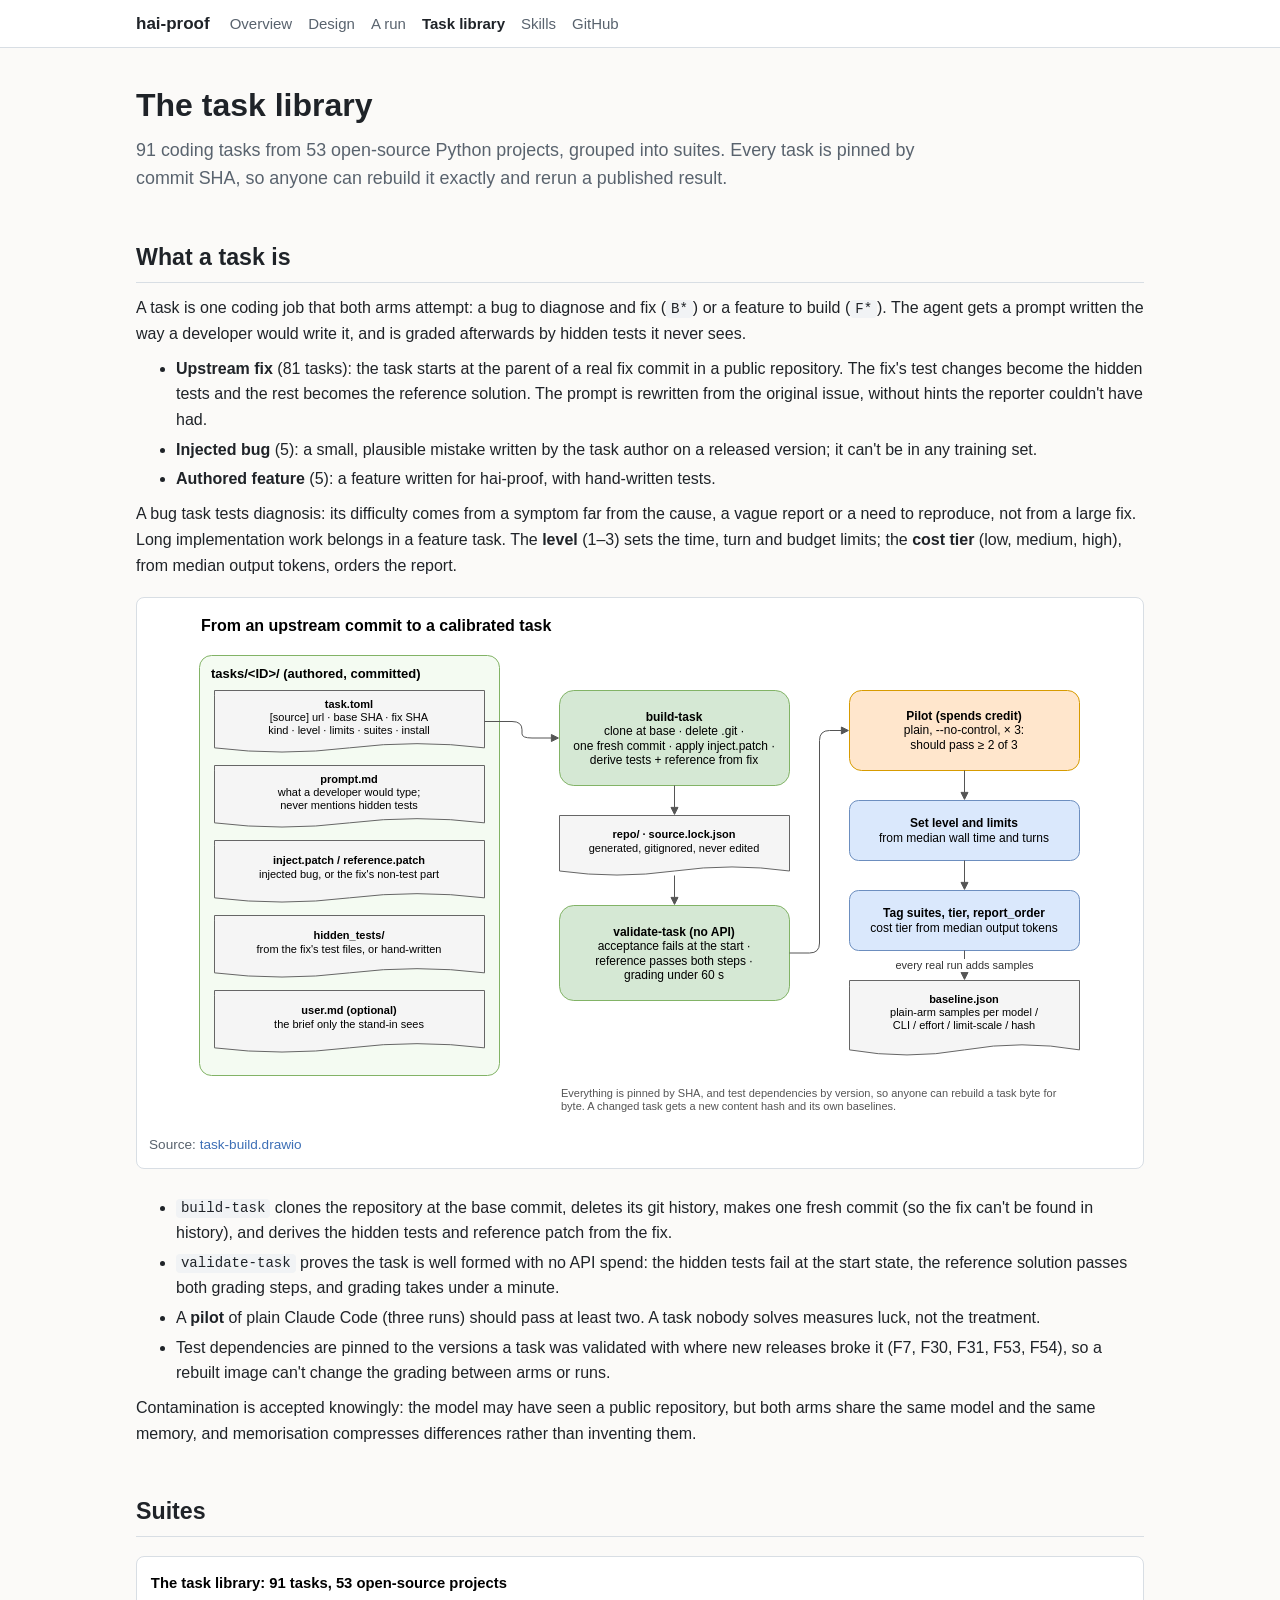
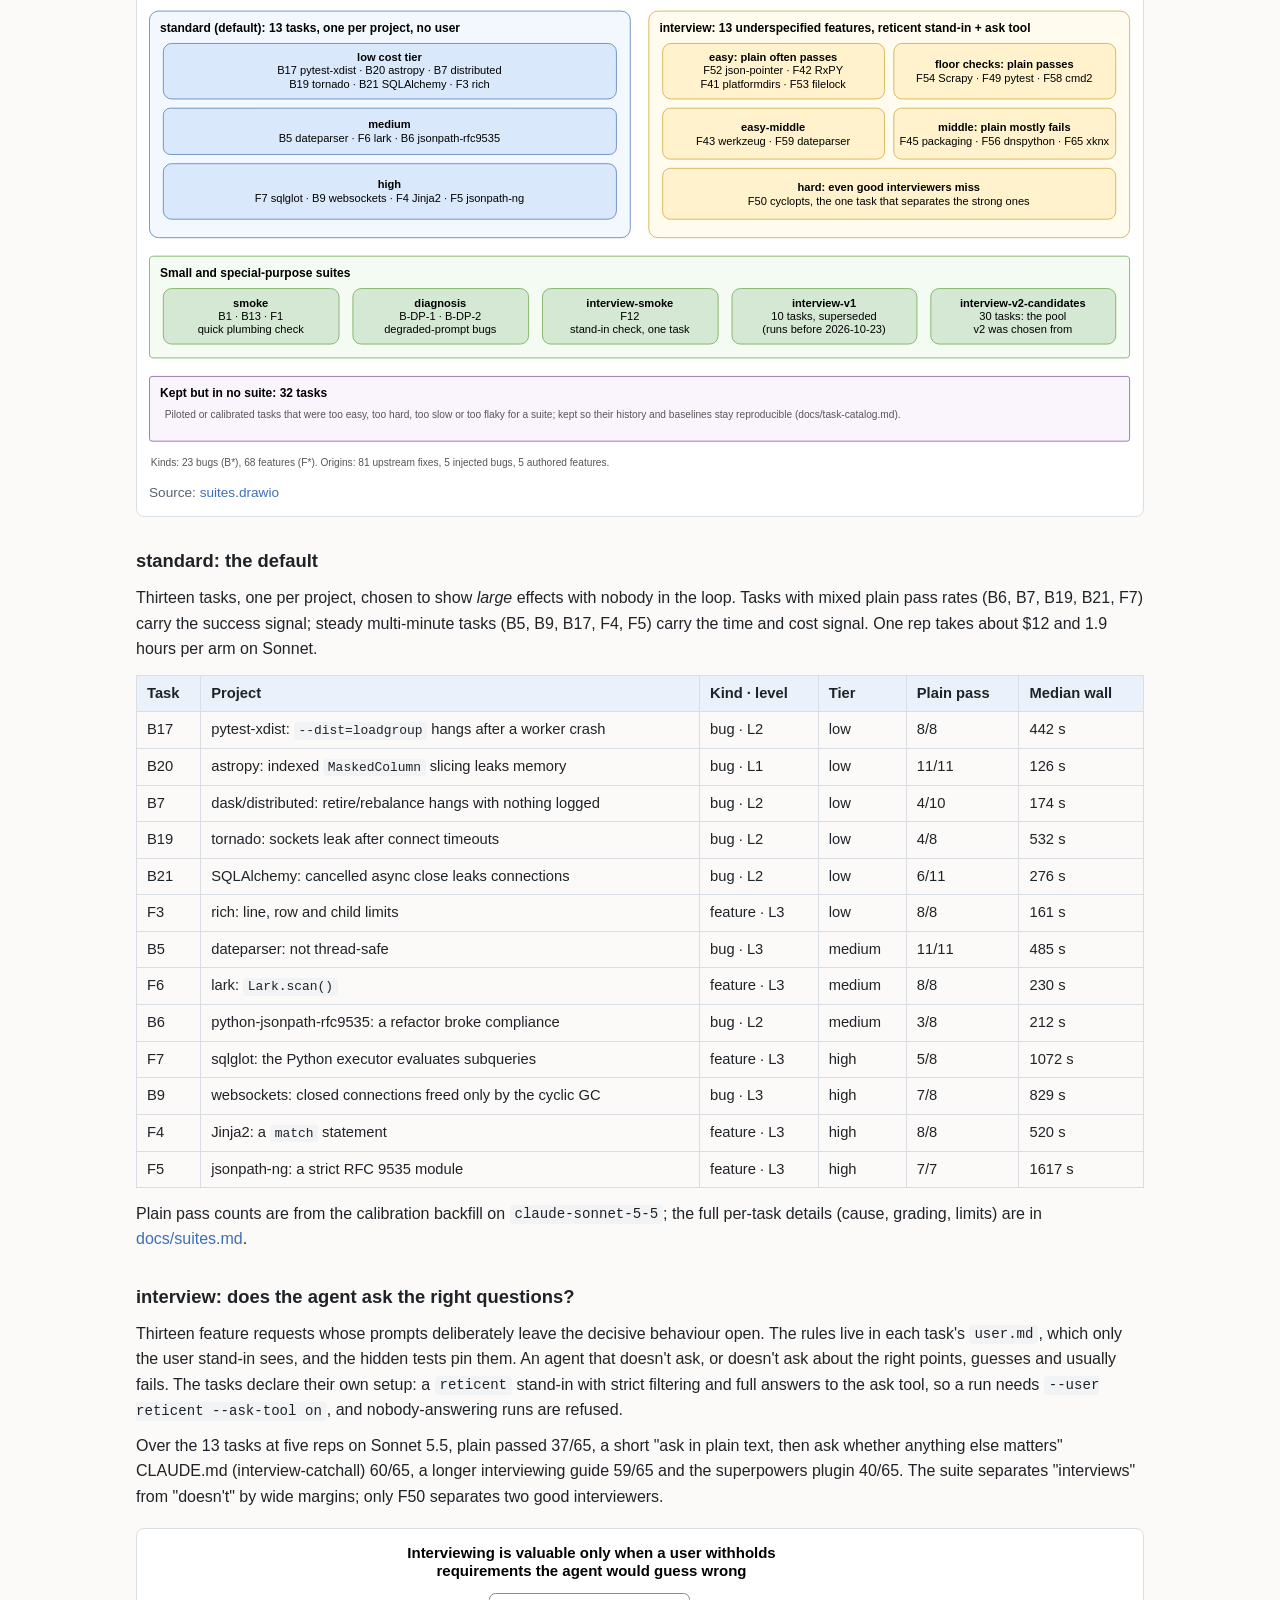
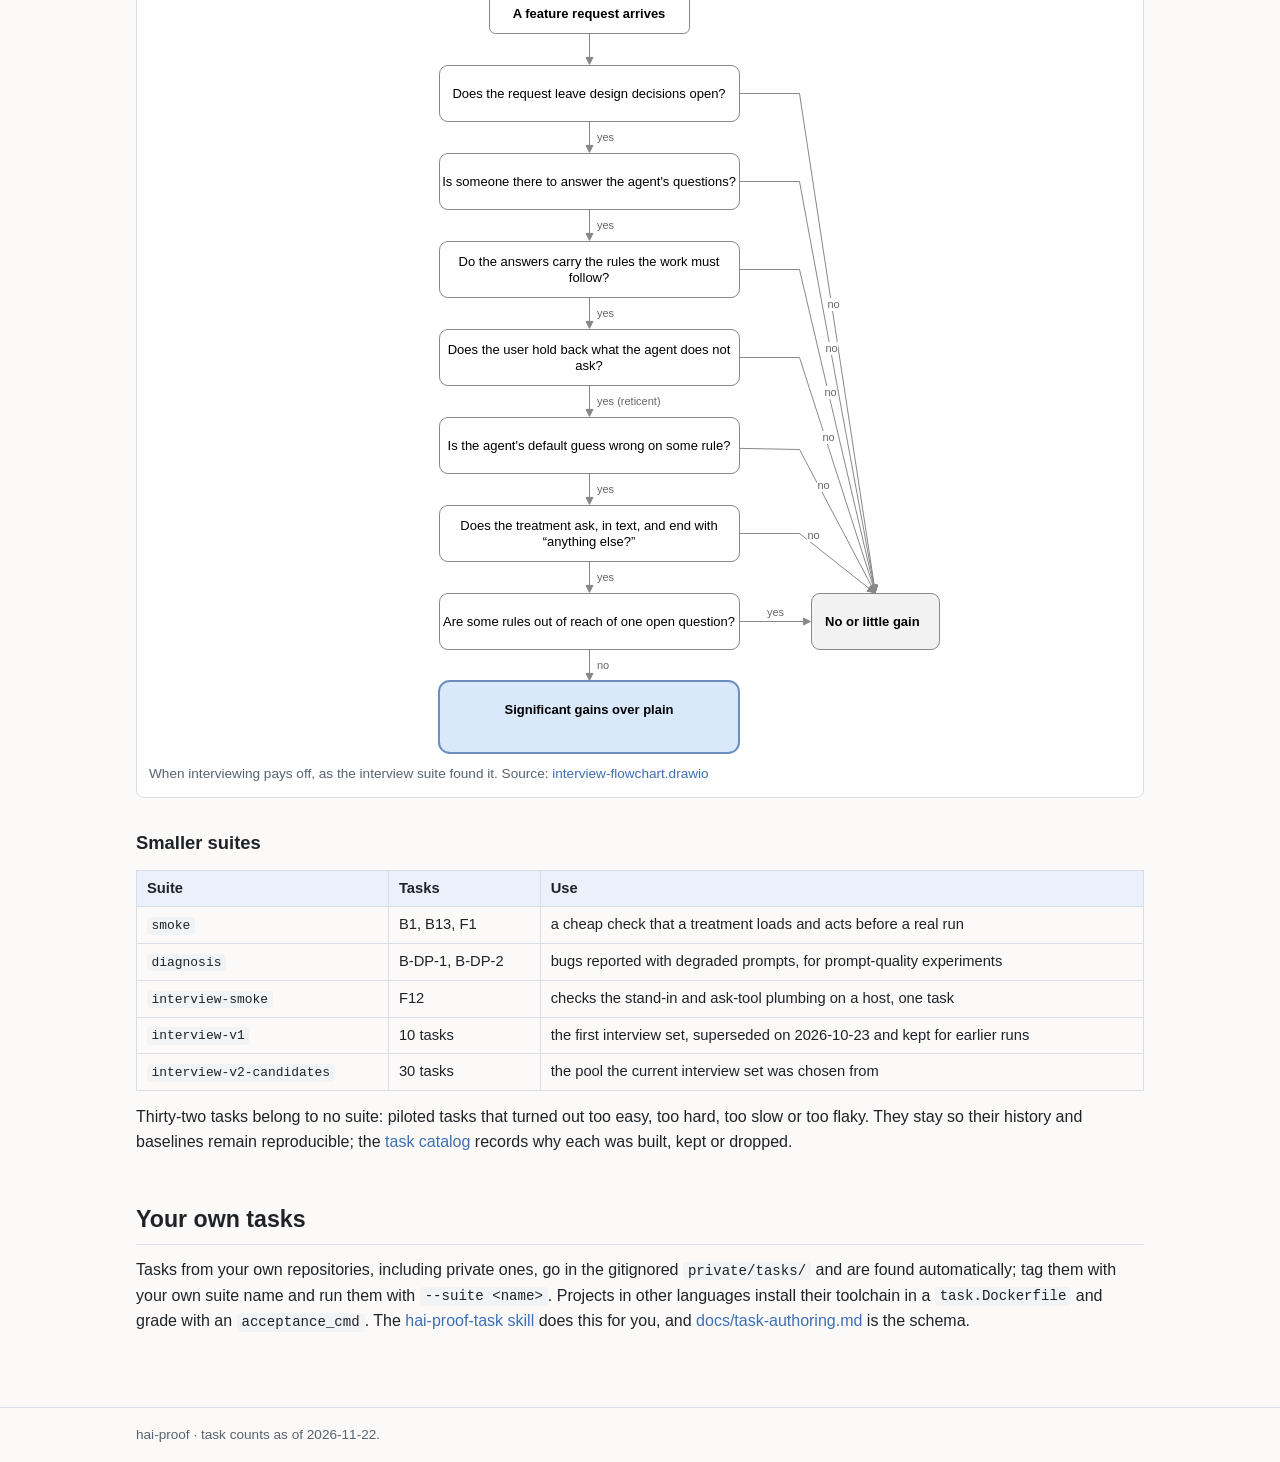
==== docs/library.html @ ffbb664c "Docs: GitHub Pages site with draw.io diagrams; bring the docs up to date docs/ is now a plain-HTML G" ====
<!doctype html>
<html lang="en">
<head>
<meta charset="utf-8">
<meta name="viewport" content="width=device-width, initial-scale=1">
<title>hai-proof task library</title>
<meta name="description" content="The hai-proof task library: how tasks are built and calibrated, the standard and interview suites, and the smaller suites.">
<link rel="stylesheet" href="assets/style.css">
</head>
<body>
<header class="site"><div class="bar">
  <a class="brand" href="index.html">hai-proof</a>
  <nav>
    <a href="index.html">Overview</a>
    <a href="design.html">Design</a>
    <a href="pipeline.html">A run</a>
    <a href="library.html" aria-current="page">Task library</a>
    <a href="skills.html">Skills</a>
    <a href="https://github.com/hypertetrahedron/hai-proof">GitHub</a>
  </nav>
</div></header>
<main>
<h1>The task library</h1>
<p class="lede">91 coding tasks from 53 open-source Python projects, grouped into suites. Every task is pinned by
commit SHA, so anyone can rebuild it exactly and rerun a published result.</p>

<h2 id="task">What a task is</h2>
<p>A task is one coding job that both arms attempt: a bug to diagnose and fix (<code>B*</code>) or a feature to
build (<code>F*</code>). The agent gets a prompt written the way a developer would write it, and is graded
afterwards by hidden tests it never sees.</p>
<ul>
  <li><b>Upstream fix</b> (81 tasks): the task starts at the parent of a real fix commit in a public repository. The
  fix's test changes become the hidden tests and the rest becomes the reference solution. The prompt is rewritten
  from the original issue, without hints the reporter couldn't have had.</li>
  <li><b>Injected bug</b> (5): a small, plausible mistake written by the task author on a released version; it can't
  be in any training set.</li>
  <li><b>Authored feature</b> (5): a feature written for hai-proof, with hand-written tests.</li>
</ul>
<p>A bug task tests diagnosis: its difficulty comes from a symptom far from the cause, a vague report or a need to
reproduce, not from a large fix. Long implementation work belongs in a feature task. The <b>level</b> (1–3) sets
the time, turn and budget limits; the <b>cost tier</b> (low, medium, high), from median output tokens, orders the
report.</p>

<figure class="diagram">
  <img src="diagrams/task-build.svg" alt="The files of a task feed build-task, which produces the generated repo snapshot; validate-task checks it without API spend; a pilot of plain Claude Code sets the level and limits; real runs add baseline samples.">
  <figcaption>Source: <a href="diagrams/task-build.drawio">task-build.drawio</a></figcaption>
</figure>
<ul>
  <li><code>build-task</code> clones the repository at the base commit, deletes its git history, makes one fresh
  commit (so the fix can't be found in history), and derives the hidden tests and reference patch from the fix.</li>
  <li><code>validate-task</code> proves the task is well formed with no API spend: the hidden tests fail at the start
  state, the reference solution passes both grading steps, and grading takes under a minute.</li>
  <li>A <b>pilot</b> of plain Claude Code (three runs) should pass at least two. A task nobody solves measures luck,
  not the treatment.</li>
  <li>Test dependencies are pinned to the versions a task was validated with where new releases broke it (F7, F30,
  F31, F53, F54), so a rebuilt image can't change the grading between arms or runs.</li>
</ul>
<p>Contamination is accepted knowingly: the model may have seen a public repository, but both arms share the same
model and the same memory, and memorisation compresses differences rather than inventing them.</p>

<h2 id="suites">Suites</h2>
<figure class="diagram">
  <img src="diagrams/suites.svg" alt="Map of the suites: standard (13 tasks in three cost tiers), interview (13 tasks in tiers from easy to hard), five small suites, and 32 tasks kept outside any suite.">
  <figcaption>Source: <a href="diagrams/suites.drawio">suites.drawio</a></figcaption>
</figure>

<h3 id="standard">standard: the default</h3>
<p>Thirteen tasks, one per project, chosen to show <em>large</em> effects with nobody in the loop. Tasks with mixed
plain pass rates (B6, B7, B19, B21, F7) carry the success signal; steady multi-minute tasks (B5, B9, B17, F4, F5)
carry the time and cost signal. One rep takes about $12 and 1.9 hours per arm on Sonnet.</p>
<div class="table-wrap"><table>
  <tr><th>Task</th><th>Project</th><th>Kind · level</th><th>Tier</th><th>Plain pass</th><th>Median wall</th></tr>
  <tr><td>B17</td><td>pytest-xdist: <code>--dist=loadgroup</code> hangs after a worker crash</td><td>bug · L2</td><td>low</td><td>8/8</td><td>442 s</td></tr>
  <tr><td>B20</td><td>astropy: indexed <code>MaskedColumn</code> slicing leaks memory</td><td>bug · L1</td><td>low</td><td>11/11</td><td>126 s</td></tr>
  <tr><td>B7</td><td>dask/distributed: retire/rebalance hangs with nothing logged</td><td>bug · L2</td><td>low</td><td>4/10</td><td>174 s</td></tr>
  <tr><td>B19</td><td>tornado: sockets leak after connect timeouts</td><td>bug · L2</td><td>low</td><td>4/8</td><td>532 s</td></tr>
  <tr><td>B21</td><td>SQLAlchemy: cancelled async close leaks connections</td><td>bug · L2</td><td>low</td><td>6/11</td><td>276 s</td></tr>
  <tr><td>F3</td><td>rich: line, row and child limits</td><td>feature · L3</td><td>low</td><td>8/8</td><td>161 s</td></tr>
  <tr><td>B5</td><td>dateparser: not thread-safe</td><td>bug · L3</td><td>medium</td><td>11/11</td><td>485 s</td></tr>
  <tr><td>F6</td><td>lark: <code>Lark.scan()</code></td><td>feature · L3</td><td>medium</td><td>8/8</td><td>230 s</td></tr>
  <tr><td>B6</td><td>python-jsonpath-rfc9535: a refactor broke compliance</td><td>bug · L2</td><td>medium</td><td>3/8</td><td>212 s</td></tr>
  <tr><td>F7</td><td>sqlglot: the Python executor evaluates subqueries</td><td>feature · L3</td><td>high</td><td>5/8</td><td>1072 s</td></tr>
  <tr><td>B9</td><td>websockets: closed connections freed only by the cyclic GC</td><td>bug · L3</td><td>high</td><td>7/8</td><td>829 s</td></tr>
  <tr><td>F4</td><td>Jinja2: a <code>match</code> statement</td><td>feature · L3</td><td>high</td><td>8/8</td><td>520 s</td></tr>
  <tr><td>F5</td><td>jsonpath-ng: a strict RFC 9535 module</td><td>feature · L3</td><td>high</td><td>7/7</td><td>1617 s</td></tr>
</table></div>
<p>Plain pass counts are from the calibration backfill on <code>claude-sonnet-5-5</code>; the full per-task details
(cause, grading, limits) are in <a href="https://github.com/hypertetrahedron/hai-proof/blob/main/docs/suites.md">docs/suites.md</a>.</p>

<h3 id="interview">interview: does the agent ask the right questions?</h3>
<p>Thirteen feature requests whose prompts deliberately leave the decisive behaviour open. The rules live in each
task's <code>user.md</code>, which only the user stand-in sees, and the hidden tests pin them. An agent that doesn't
ask, or doesn't ask about the right points, guesses and usually fails. The tasks declare their own setup: a
<code>reticent</code> stand-in with strict filtering and full answers to the ask tool, so a run needs
<code>--user reticent --ask-tool on</code>, and nobody-answering runs are refused.</p>
<p>Over the 13 tasks at five reps on Sonnet 5.5, plain passed 37/65, a short "ask in plain text, then ask
whether anything else matters" CLAUDE.md (interview-catchall) 60/65, a longer interviewing guide 59/65 and the
superpowers plugin 40/65. The suite separates "interviews" from "doesn't" by wide margins; only F50 separates two
good interviewers.</p>
<figure class="diagram">
  <img src="diagrams/interview-flowchart.svg" alt="Decision flowchart: interviewing helps only when the request leaves decisions open, someone answers, the answers carry the rules, the user holds back what isn't asked, and the agent's default guess is wrong.">
  <figcaption>When interviewing pays off, as the interview suite found it. Source:
  <a href="diagrams/interview-flowchart.drawio">interview-flowchart.drawio</a></figcaption>
</figure>

<h3 id="other">Smaller suites</h3>
<div class="table-wrap"><table>
  <tr><th>Suite</th><th>Tasks</th><th>Use</th></tr>
  <tr><td><code>smoke</code></td><td>B1, B13, F1</td><td>a cheap check that a treatment loads and acts before a real run</td></tr>
  <tr><td><code>diagnosis</code></td><td>B-DP-1, B-DP-2</td><td>bugs reported with degraded prompts, for prompt-quality experiments</td></tr>
  <tr><td><code>interview-smoke</code></td><td>F12</td><td>checks the stand-in and ask-tool plumbing on a host, one task</td></tr>
  <tr><td><code>interview-v1</code></td><td>10 tasks</td><td>the first interview set, superseded on 2026-10-23 and kept for earlier runs</td></tr>
  <tr><td><code>interview-v2-candidates</code></td><td>30 tasks</td><td>the pool the current interview set was chosen from</td></tr>
</table></div>
<p>Thirty-two tasks belong to no suite: piloted tasks that turned out too easy, too hard, too slow or too flaky.
They stay so their history and baselines remain reproducible; the
<a href="https://github.com/hypertetrahedron/hai-proof/blob/main/docs/task-catalog.md">task catalog</a> records why
each was built, kept or dropped.</p>

<h2 id="own">Your own tasks</h2>
<p>Tasks from your own repositories, including private ones, go in the gitignored <code>private/tasks/</code> and
are found automatically; tag them with your own suite name and run them with <code>--suite &lt;name&gt;</code>.
Projects in other languages install their toolchain in a <code>task.Dockerfile</code> and grade with an
<code>acceptance_cmd</code>. The <a href="skills.html#task">hai-proof-task skill</a> does this for you, and
<a href="https://github.com/hypertetrahedron/hai-proof/blob/main/docs/task-authoring.md">docs/task-authoring.md</a>
is the schema.</p>
</main>
<footer class="site"><div>hai-proof · task counts as of 2026-11-22.</div></footer>
</body>
</html>
---- docs/assets/style.css ----
:root {
  --bg: #fbfaf8;
  --surface: #ffffff;
  --text: #1f2328;
  --muted: #59636e;
  --border: #d8dee4;
  --accent: #3d6fb6;
  --accent-soft: #eaf1fb;
  --code-bg: #f1f3f5;
  --good: #2f7d32;
  --warn: #a15c00;
  --diagram-bg: #ffffff;
}
@media (prefers-color-scheme: dark) {
  :root:not([data-theme="light"]) {
    --bg: #15181c;
    --surface: #1c2026;
    --text: #e6e8eb;
    --muted: #9aa4af;
    --border: #2f363e;
    --accent: #7fa8e6;
    --accent-soft: #1f2a3a;
    --code-bg: #252b33;
    --good: #7cc47f;
    --warn: #e0a85a;
    --diagram-bg: #ffffff;
  }
}
:root[data-theme="dark"] {
  --bg: #15181c;
  --surface: #1c2026;
  --text: #e6e8eb;
  --muted: #9aa4af;
  --border: #2f363e;
  --accent: #7fa8e6;
  --accent-soft: #1f2a3a;
  --code-bg: #252b33;
  --good: #7cc47f;
  --warn: #e0a85a;
  --diagram-bg: #ffffff;
}

* { box-sizing: border-box; }
html { -webkit-text-size-adjust: 100%; }
body {
  margin: 0;
  background: var(--bg);
  color: var(--text);
  font: 16px/1.6 -apple-system, BlinkMacSystemFont, "Segoe UI", Helvetica, Arial, sans-serif;
}
a { color: var(--accent); text-decoration: none; }
a:hover { text-decoration: underline; }

header.site {
  border-bottom: 1px solid var(--border);
  background: var(--surface);
  position: sticky;
  top: 0;
  z-index: 10;
}
header.site .bar {
  max-width: 1040px;
  margin: 0 auto;
  padding: 10px 16px;
  display: flex;
  flex-wrap: wrap;
  align-items: center;
  gap: 6px 20px;
}
header.site .brand { font-weight: 700; color: var(--text); font-size: 17px; }
header.site nav { display: flex; flex-wrap: wrap; gap: 4px 16px; font-size: 15px; }
header.site nav a { color: var(--muted); }
header.site nav a[aria-current="page"] { color: var(--text); font-weight: 600; }

main {
  max-width: 1040px;
  margin: 0 auto;
  padding: 24px 16px 64px;
}
h1 { font-size: 2rem; line-height: 1.25; margin: 0.4em 0 0.3em; }
h2 { font-size: 1.45rem; margin: 2em 0 0.5em; padding-bottom: 0.25em; border-bottom: 1px solid var(--border); }
h3 { font-size: 1.15rem; margin: 1.6em 0 0.4em; }
p, ul, ol { margin: 0.6em 0; }
li { margin: 0.25em 0; }
.lede { font-size: 1.12rem; color: var(--muted); max-width: 46em; }

code {
  font-family: ui-monospace, SFMono-Regular, Consolas, "Liberation Mono", monospace;
  font-size: 0.88em;
  background: var(--code-bg);
  padding: 0.1em 0.35em;
  border-radius: 4px;
}
pre {
  background: var(--code-bg);
  padding: 12px 14px;
  border-radius: 6px;
  overflow-x: auto;
  font-size: 0.86rem;
  line-height: 1.5;
}
pre code { background: none; padding: 0; font-size: inherit; }

.table-wrap { overflow-x: auto; margin: 0.8em 0; }
table { border-collapse: collapse; width: 100%; font-size: 0.92rem; }
th, td { border: 1px solid var(--border); padding: 6px 10px; text-align: left; vertical-align: top; }
th { background: var(--accent-soft); font-weight: 600; }

figure.diagram {
  margin: 1.2em 0 1.6em;
  background: var(--diagram-bg);
  border: 1px solid var(--border);
  border-radius: 8px;
  padding: 12px;
  overflow-x: auto;
}
figure.diagram img { display: block; max-width: 100%; height: auto; margin: 0 auto; }
figure.diagram figcaption { color: #59636e; font-size: 0.85rem; margin-top: 8px; }
figure.diagram figcaption a { color: #3d6fb6; }

.cards { display: grid; grid-template-columns: repeat(auto-fit, minmax(230px, 1fr)); gap: 14px; margin: 1.2em 0; }
.card {
  background: var(--surface);
  border: 1px solid var(--border);
  border-radius: 8px;
  padding: 14px 16px;
  color: var(--text);
}
.card:hover { border-color: var(--accent); text-decoration: none; }
.card h3 { margin: 0 0 0.3em; font-size: 1.05rem; color: var(--accent); }
.card p { margin: 0; color: var(--muted); font-size: 0.93rem; }

.callout {
  border-left: 4px solid var(--accent);
  background: var(--accent-soft);
  padding: 10px 14px;
  border-radius: 0 6px 6px 0;
  margin: 1em 0;
}
.callout.warn { border-left-color: var(--warn); }

footer.site {
  border-top: 1px solid var(--border);
  color: var(--muted);
  font-size: 0.85rem;
}
footer.site div { max-width: 1040px; margin: 0 auto; padding: 16px; }

@media (max-width: 600px) {
  h1 { font-size: 1.6rem; }
  body { font-size: 15px; }
}
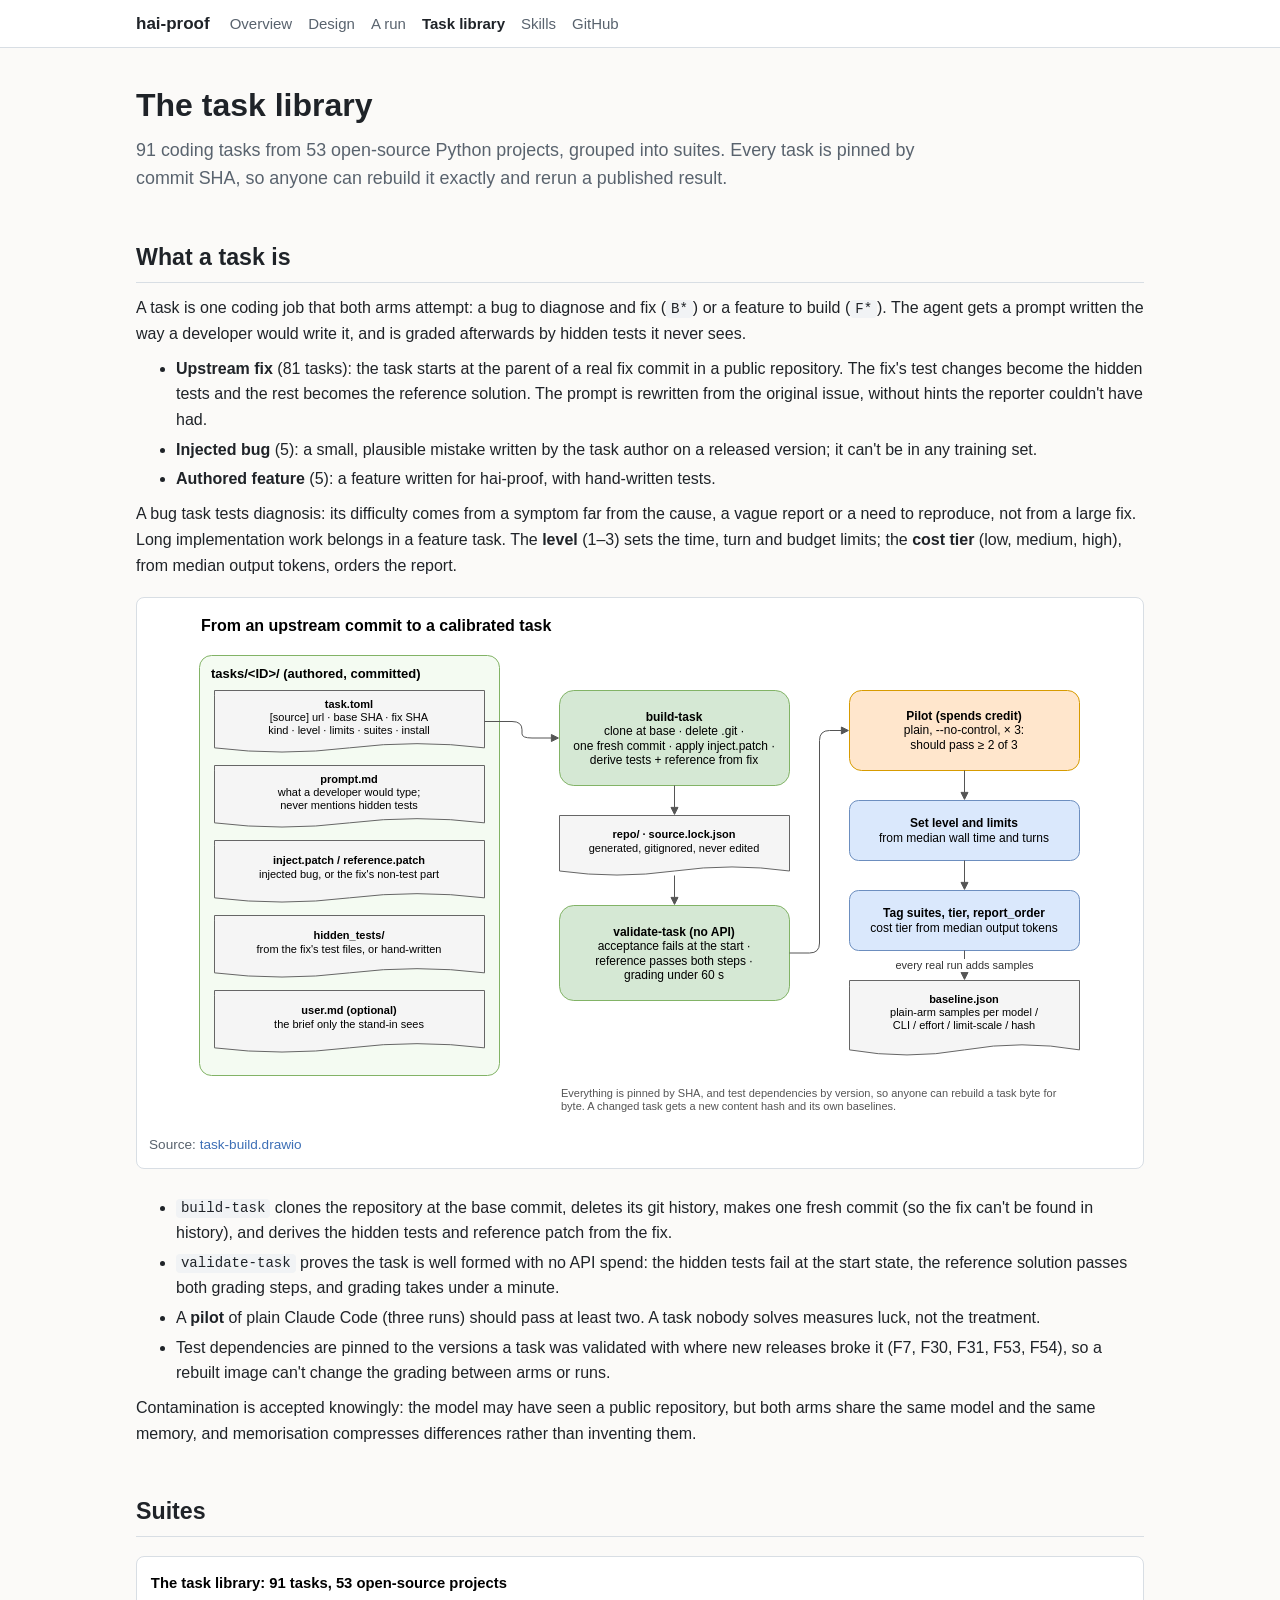
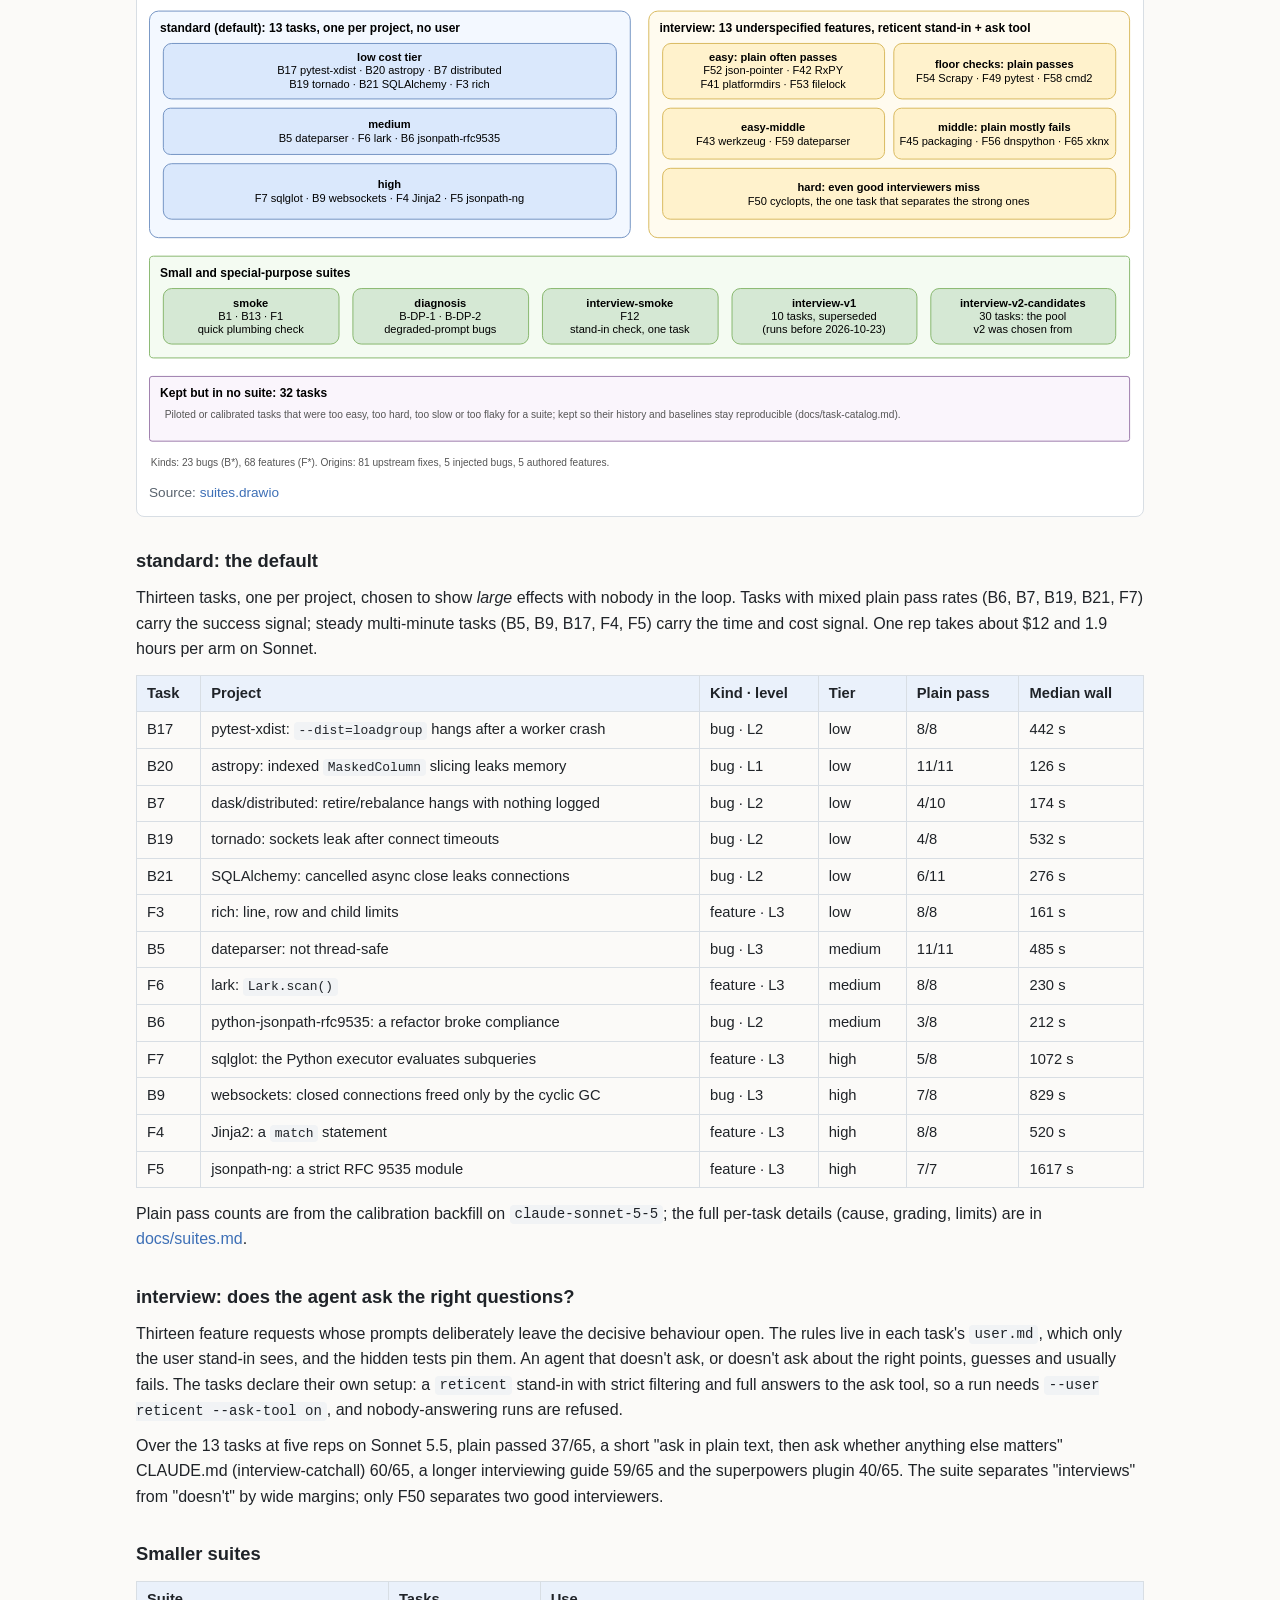
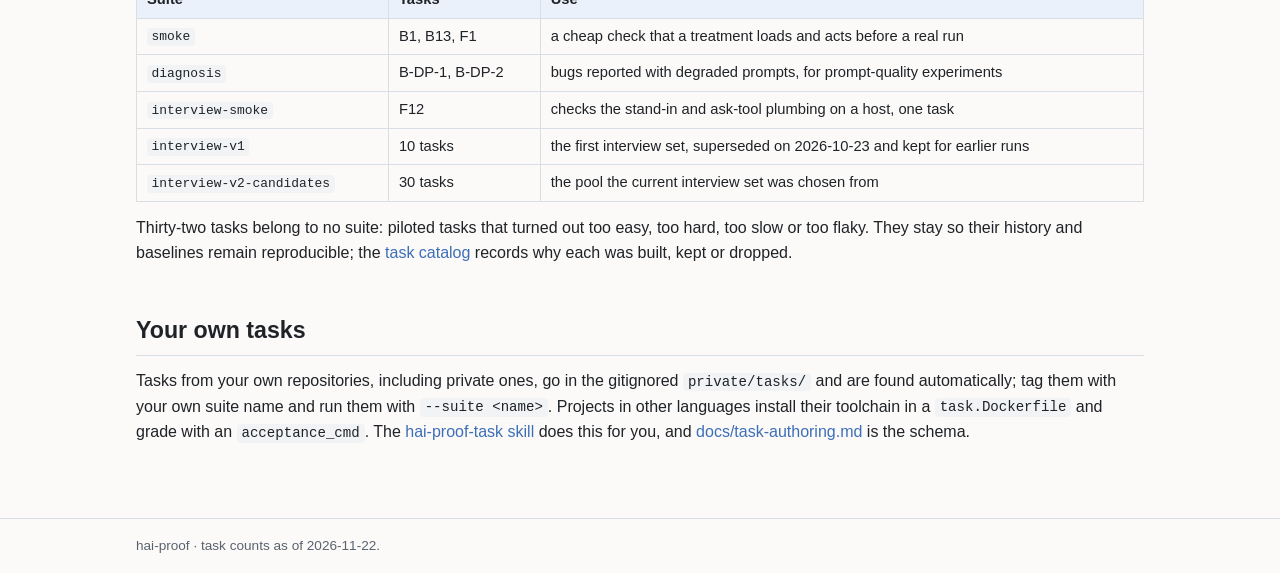
==== commit 4f252df8: "Docs site: drop the interview flowchart from the library page (renders wrongly) Co-Authored-By: Clau" ====
--- a/docs/library.html
+++ b/docs/library.html
@@ -97,11 +97,6 @@
 whether anything else matters" CLAUDE.md (interview-catchall) 60/65, a longer interviewing guide 59/65 and the
 superpowers plugin 40/65. The suite separates "interviews" from "doesn't" by wide margins; only F50 separates two
 good interviewers.</p>
-<figure class="diagram">
-  <img src="diagrams/interview-flowchart.svg" alt="Decision flowchart: interviewing helps only when the request leaves decisions open, someone answers, the answers carry the rules, the user holds back what isn't asked, and the agent's default guess is wrong.">
-  <figcaption>When interviewing pays off, as the interview suite found it. Source:
-  <a href="diagrams/interview-flowchart.drawio">interview-flowchart.drawio</a></figcaption>
-</figure>
 
 <h3 id="other">Smaller suites</h3>
 <div class="table-wrap"><table>
